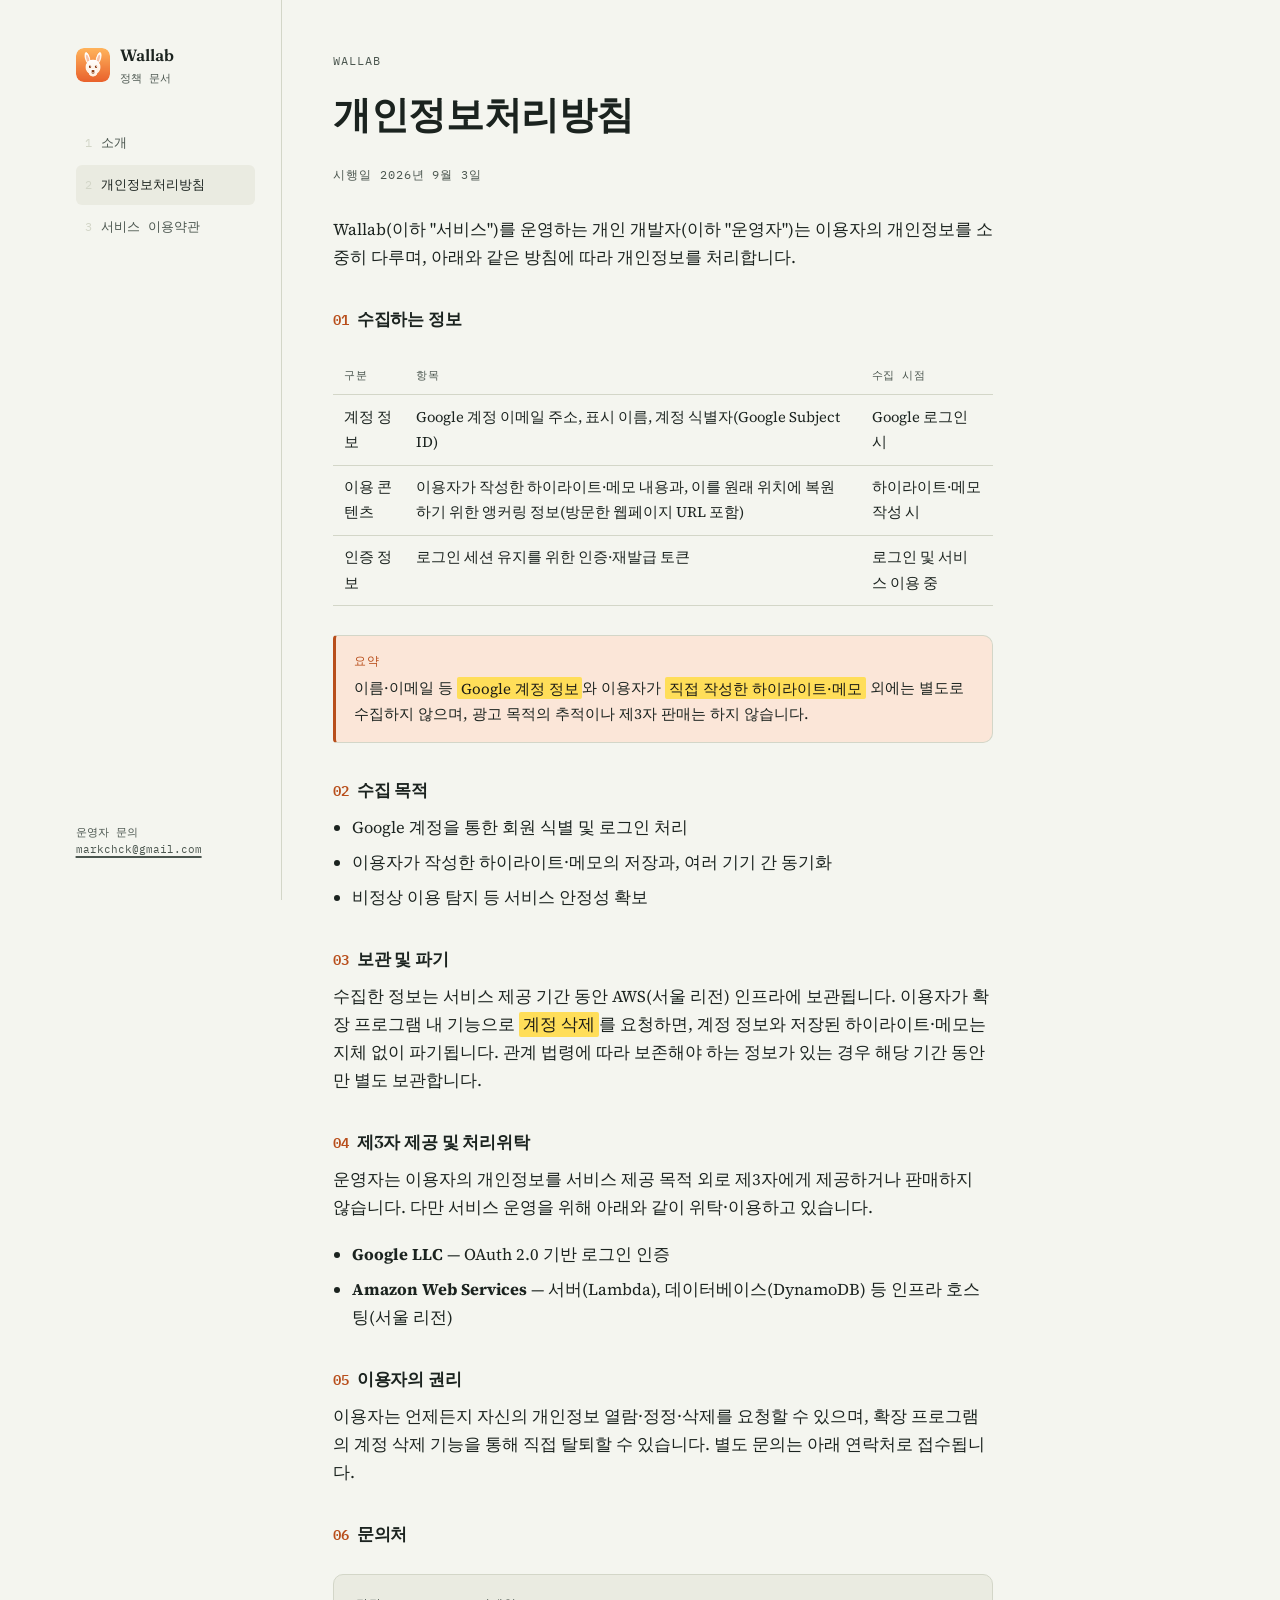
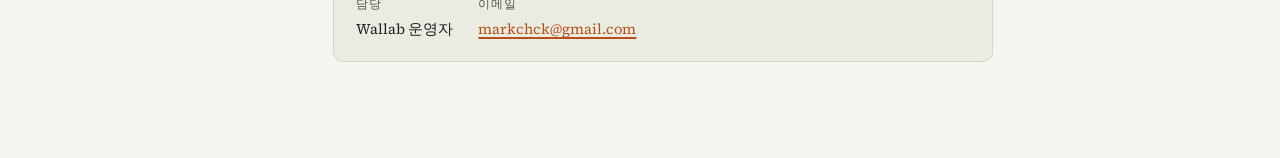
==== privacy.html @ 77c4735a "Wallab 정책 문서 사이트 초기 배포 소개, 개인정보처리방침, 서비스 이용약관 3개 페이지와 로고, 파비콘을 포함한다.  Co-Authored-By: Claude Opus 5 " ====
<!doctype html>
<html lang="ko">
<head>
<meta charset="utf-8">
<meta name="viewport" content="width=device-width, initial-scale=1">
<title>Wallab — 개인정보처리방침</title>
<meta name="description" content="Wallab이 수집하는 정보, 이용 목적, 보관·파기, 제3자 제공, 이용자 권리를 안내합니다.">
<link rel="preconnect" href="https://fonts.gstatic.com" crossorigin>
<link href="https://fonts.googleapis.com/css2?family=Fraunces:ital,wght@0,500;0,600;0,700;1,500&family=Source+Serif+4:opsz,wght@8..60,400;8..60,600&family=IBM+Plex+Mono:wght@400;500;600&display=swap" rel="stylesheet">
<link rel="icon" href="favicon.png" type="image/png">
<link rel="stylesheet" href="style.css">
</head>
<body>
<div class="shell">
  <nav class="spine">
    <a class="brand" href="index.html">
      <img class="mark-glyph" src="logo.png" alt="Wallab 로고" width="34" height="34">
      <div>
        <div class="brand-name">Wallab</div>
        <div class="brand-sub">정책 문서</div>
      </div>
    </a>
    <div class="toc">
      <a href="index.html"><span class="n">1</span>소개</a>
      <a href="privacy.html" aria-current="page"><span class="n">2</span>개인정보처리방침</a>
      <a href="terms.html"><span class="n">3</span>서비스 이용약관</a>
    </div>
    <div class="spine-foot">
      운영자 문의<br>
      <a href="mailto:markchck@gmail.com">markchck@gmail.com</a>
    </div>
  </nav>

  <main>
    <section id="privacy">
      <div class="eyebrow label">Wallab</div>
      <h1 class="page-title">개인정보처리방침</h1>
      <p class="updated label">시행일 2026년 9월 3일</p>

      <p>Wallab(이하 "서비스")를 운영하는 개인 개발자(이하 "운영자")는 이용자의 개인정보를 소중히 다루며, 아래와 같은 방침에 따라 개인정보를 처리합니다.</p>

      <h3 class="clause"><span class="num">01</span>수집하는 정보</h3>
      <table class="dpt">
        <tr><th>구분</th><th>항목</th><th>수집 시점</th></tr>
        <tr><td>계정 정보</td><td>Google 계정 이메일 주소, 표시 이름, 계정 식별자(Google Subject ID)</td><td>Google 로그인 시</td></tr>
        <tr><td>이용 콘텐츠</td><td>이용자가 작성한 하이라이트·메모 내용과, 이를 원래 위치에 복원하기 위한 앵커링 정보(방문한 웹페이지 URL 포함)</td><td>하이라이트·메모 작성 시</td></tr>
        <tr><td>인증 정보</td><td>로그인 세션 유지를 위한 인증·재발급 토큰</td><td>로그인 및 서비스 이용 중</td></tr>
      </table>

      <div class="note">
        <div class="label">요약</div>
        <p>이름·이메일 등 <mark>Google 계정 정보</mark>와 이용자가 <mark>직접 작성한 하이라이트·메모</mark> 외에는 별도로 수집하지 않으며, 광고 목적의 추적이나 제3자 판매는 하지 않습니다.</p>
      </div>

      <h3 class="clause"><span class="num">02</span>수집 목적</h3>
      <ul class="plain">
        <li>Google 계정을 통한 회원 식별 및 로그인 처리</li>
        <li>이용자가 작성한 하이라이트·메모의 저장과, 여러 기기 간 동기화</li>
        <li>비정상 이용 탐지 등 서비스 안정성 확보</li>
      </ul>

      <h3 class="clause"><span class="num">03</span>보관 및 파기</h3>
      <p>수집한 정보는 서비스 제공 기간 동안 AWS(서울 리전) 인프라에 보관됩니다. 이용자가 확장 프로그램 내 기능으로 <mark>계정 삭제</mark>를 요청하면, 계정 정보와 저장된 하이라이트·메모는 지체 없이 파기됩니다. 관계 법령에 따라 보존해야 하는 정보가 있는 경우 해당 기간 동안만 별도 보관합니다.</p>

      <h3 class="clause"><span class="num">04</span>제3자 제공 및 처리위탁</h3>
      <p>운영자는 이용자의 개인정보를 서비스 제공 목적 외로 제3자에게 제공하거나 판매하지 않습니다. 다만 서비스 운영을 위해 아래와 같이 위탁·이용하고 있습니다.</p>
      <ul class="plain">
        <li><strong>Google LLC</strong> — OAuth 2.0 기반 로그인 인증</li>
        <li><strong>Amazon Web Services</strong> — 서버(Lambda), 데이터베이스(DynamoDB) 등 인프라 호스팅(서울 리전)</li>
      </ul>

      <h3 class="clause"><span class="num">05</span>이용자의 권리</h3>
      <p>이용자는 언제든지 자신의 개인정보 열람·정정·삭제를 요청할 수 있으며, 확장 프로그램의 계정 삭제 기능을 통해 직접 탈퇴할 수 있습니다. 별도 문의는 아래 연락처로 접수됩니다.</p>

      <h3 class="clause"><span class="num">06</span>문의처</h3>
      <div class="contact-block">
        <div><span class="label">담당</span>Wallab 운영자</div>
        <div><span class="label">이메일</span><a href="mailto:markchck@gmail.com">markchck@gmail.com</a></div>
      </div>
    </section>
  </main>
</div>
</body>
</html>
---- style.css ----
:root {
  --paper: #f4f5ef;
  --paper-alt: #eaebe1;
  --ink: #1b231f;
  --ink-soft: #4b564f;
  --rule: #d3d6c8;
  --mark: #ffde59;
  --mark-ink: #1b1b16;
  --accent: #b84e1b;
  --accent-soft: #fbe6d8;
}
@media (prefers-color-scheme: dark) {
  :root:not([data-theme="light"]) {
    --paper: #14181a;
    --paper-alt: #1c2222;
    --ink: #e7e9e2;
    --ink-soft: #a9b0a6;
    --rule: #2c332e;
    --accent: #ffa463;
    --accent-soft: #33200f;
  }
}
:root[data-theme="dark"] {
  --paper: #14181a;
  --paper-alt: #1c2222;
  --ink: #e7e9e2;
  --ink-soft: #a9b0a6;
  --rule: #2c332e;
  --accent: #ffa463;
  --accent-soft: #33200f;
}

* { box-sizing: border-box; }
html, body { margin: 0; padding: 0; }
body {
  background: var(--paper);
  color: var(--ink);
  font-family: "Source Serif 4", Georgia, "Noto Serif KR", serif;
  line-height: 1.7;
  font-size: 16.5px;
}
a { color: var(--accent); text-decoration-thickness: 1.5px; text-underline-offset: 3px; }
h1, h2, h3 {
  font-family: "Fraunces", Georgia, serif;
  font-weight: 600;
  color: var(--ink);
  text-wrap: balance;
  letter-spacing: -0.01em;
}
.label {
  font-family: "IBM Plex Mono", ui-monospace, monospace;
  font-size: 0.72rem;
  letter-spacing: 0.08em;
  text-transform: uppercase;
  color: var(--ink-soft);
}
mark {
  background: var(--mark);
  color: var(--mark-ink);
  padding: 0.05em 0.25em;
  border-radius: 2px;
  box-decoration-break: clone;
}

.shell {
  display: grid;
  grid-template-columns: 232px minmax(0, 1fr);
  max-width: 1180px;
  margin: 0 auto;
  min-height: 100vh;
}

.spine {
  position: sticky;
  top: 0;
  align-self: start;
  height: 100vh;
  padding: 2.6rem 1.6rem;
  border-right: 1px solid var(--rule);
  display: flex;
  flex-direction: column;
  gap: 2.2rem;
}
.mark-glyph {
  width: 34px; height: 34px;
  border-radius: 8px;
  display: block;
  flex: none;
}
.brand { display: flex; align-items: center; gap: 0.65rem; text-decoration: none; }
.brand-name { font-family: "Fraunces", serif; font-weight: 600; font-size: 1.02rem; color: var(--ink); }
.brand-sub { font-family: "IBM Plex Mono", monospace; font-size: 0.68rem; color: var(--ink-soft); }

.toc { display: flex; flex-direction: column; gap: 0.15rem; }
.toc a {
  color: var(--ink-soft);
  text-decoration: none;
  font-family: "IBM Plex Mono", monospace;
  font-size: 0.82rem;
  padding: 0.55rem 0.6rem;
  border-radius: 6px;
  display: flex;
  align-items: baseline;
  gap: 0.55rem;
}
.toc a:hover, .toc a[aria-current="page"] { background: var(--paper-alt); color: var(--ink); }
.toc a .n { color: var(--rule); font-size: 0.72rem; }

.spine-foot {
  margin-top: auto;
  font-family: "IBM Plex Mono", monospace;
  font-size: 0.68rem;
  color: var(--ink-soft);
  line-height: 1.6;
}
.spine-foot a { color: var(--ink-soft); }

main { padding: 3.2rem clamp(1.4rem, 4vw, 3.6rem) 6rem; min-width: 0; }
section { max-width: 660px; }

.eyebrow { margin-bottom: 0.7rem; }
h1.page-title { font-size: clamp(1.9rem, 3vw, 2.5rem); margin: 0 0 1.1rem; }
h2.section-title { font-size: 1.55rem; margin: 0 0 0.3rem; }
.updated { margin: 0 0 2rem; }

p { margin: 0 0 1.15rem; color: var(--ink); }
.lede { font-size: 1.12rem; color: var(--ink-soft); }

.cards {
  display: grid;
  grid-template-columns: repeat(auto-fit, minmax(160px, 1fr));
  gap: 0.9rem;
  margin: 1.8rem 0 2.2rem;
}
.card {
  background: var(--paper-alt);
  border: 1px solid var(--rule);
  border-radius: 10px;
  padding: 1rem 1.05rem;
}
.card .label { display: block; margin-bottom: 0.4rem; }
.card p { margin: 0; font-size: 0.94rem; }

h3.clause { font-size: 1.08rem; margin: 2rem 0 0.6rem; display: flex; align-items: baseline; gap: 0.5rem; }
h3.clause .num { font-family: "IBM Plex Mono", monospace; color: var(--accent); font-size: 0.85rem; font-weight: 600; }

ul.plain { margin: 0 0 1.15rem; padding-left: 1.15rem; }
ul.plain li { margin-bottom: 0.45rem; }

.note {
  background: var(--accent-soft);
  border: 1px solid var(--rule);
  border-left: 3px solid var(--accent);
  border-radius: 4px 10px 10px 4px;
  padding: 0.95rem 1.1rem;
  margin: 1.6rem 0;
  font-size: 0.94rem;
}
.note .label { color: var(--accent); margin-bottom: 0.3rem; }
.note p:last-child { margin-bottom: 0; }

table.dpt { width: 100%; border-collapse: collapse; margin: 1.4rem 0 1.8rem; font-size: 0.92rem; }
table.dpt th, table.dpt td { text-align: left; padding: 0.6rem 0.7rem; border-bottom: 1px solid var(--rule); vertical-align: top; }
table.dpt th { font-family: "IBM Plex Mono", monospace; font-size: 0.7rem; letter-spacing: 0.05em; text-transform: uppercase; color: var(--ink-soft); font-weight: 500; }

.contact-block {
  display: flex; flex-wrap: wrap; gap: 0.5rem 1.6rem;
  background: var(--paper-alt);
  border: 1px solid var(--rule);
  border-radius: 10px;
  padding: 1.2rem 1.35rem;
  margin-top: 1.6rem;
}
.contact-block div { font-size: 0.92rem; }
.contact-block .label { display: block; margin-bottom: 0.2rem; }

@media (max-width: 820px) {
  .shell { grid-template-columns: 1fr; }
  .spine {
    position: static; height: auto; border-right: none; border-bottom: 1px solid var(--rule);
    flex-direction: row; align-items: center; flex-wrap: wrap; padding: 1.2rem 1.4rem; gap: 1rem 1.6rem;
  }
  .toc { flex-direction: row; flex-wrap: wrap; }
  .spine-foot { margin-top: 0; margin-left: auto; }
  main { padding: 2.2rem 1.3rem 4rem; }
}
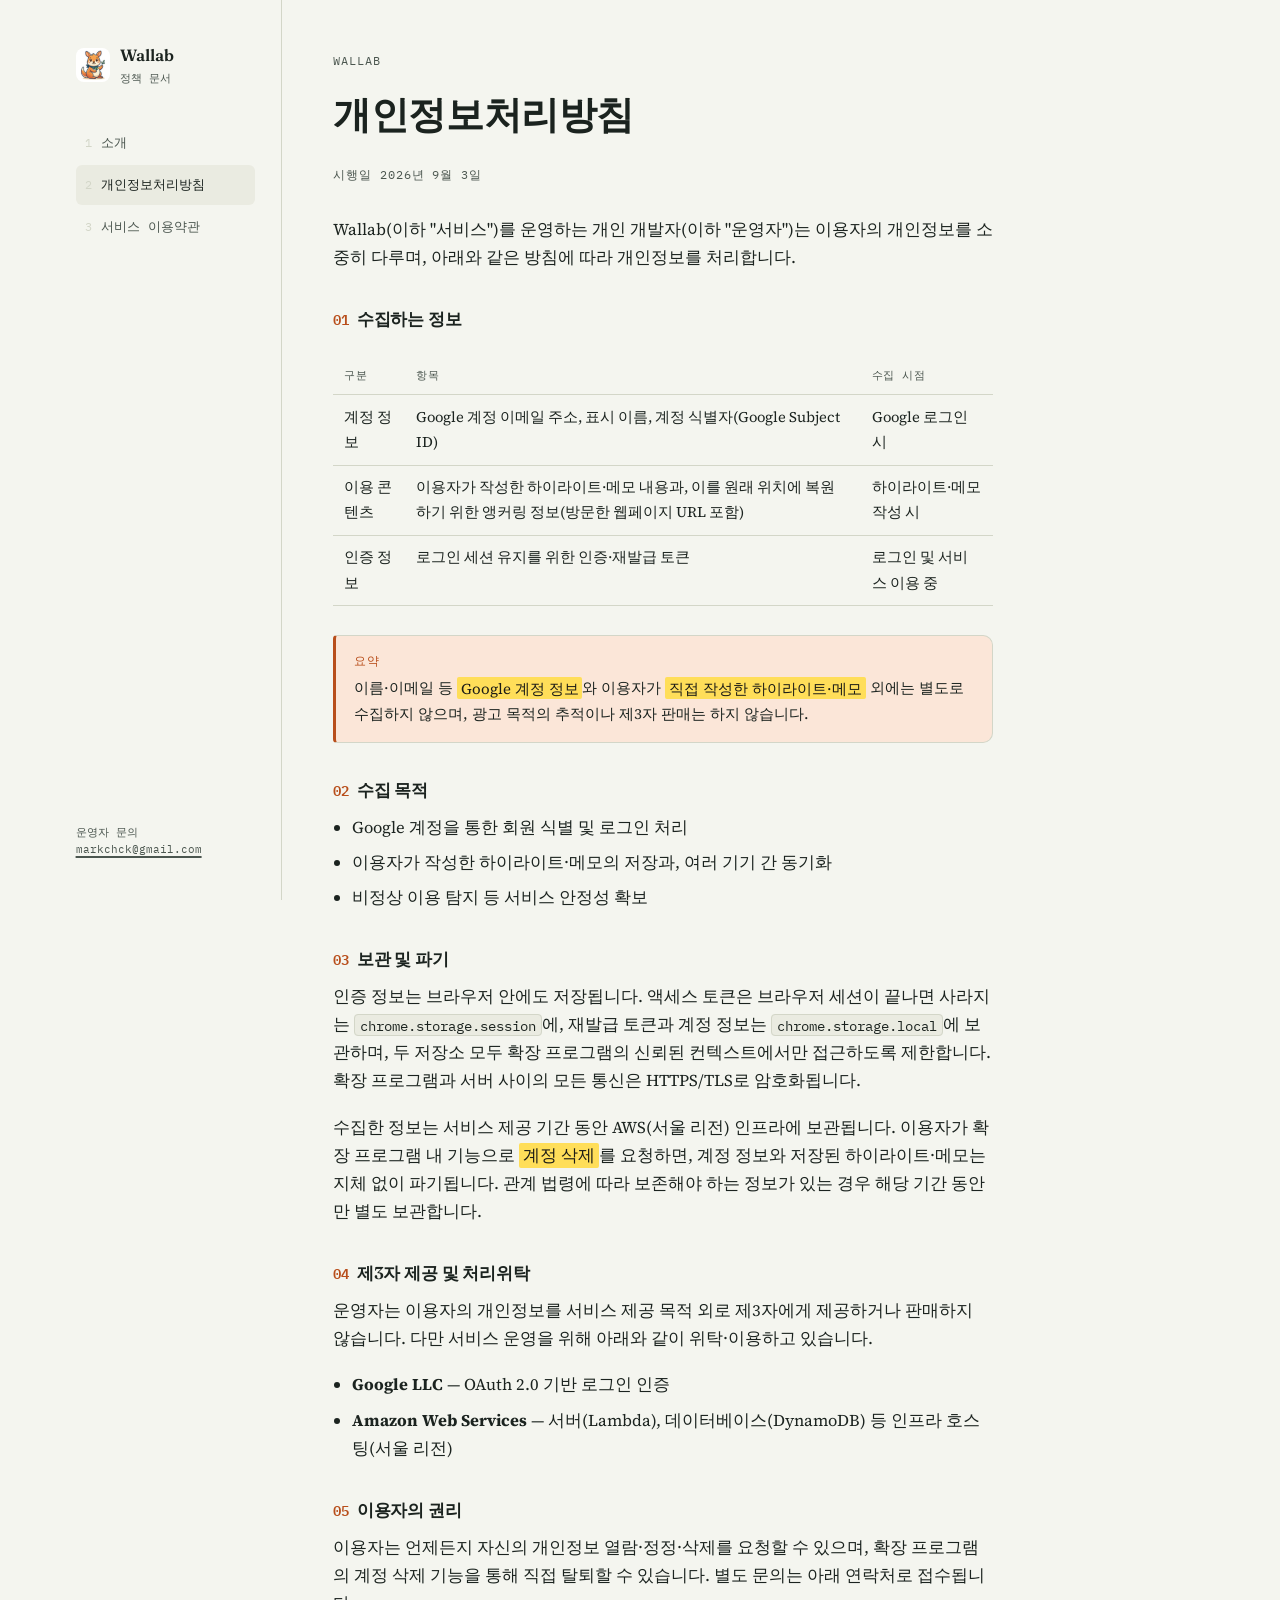
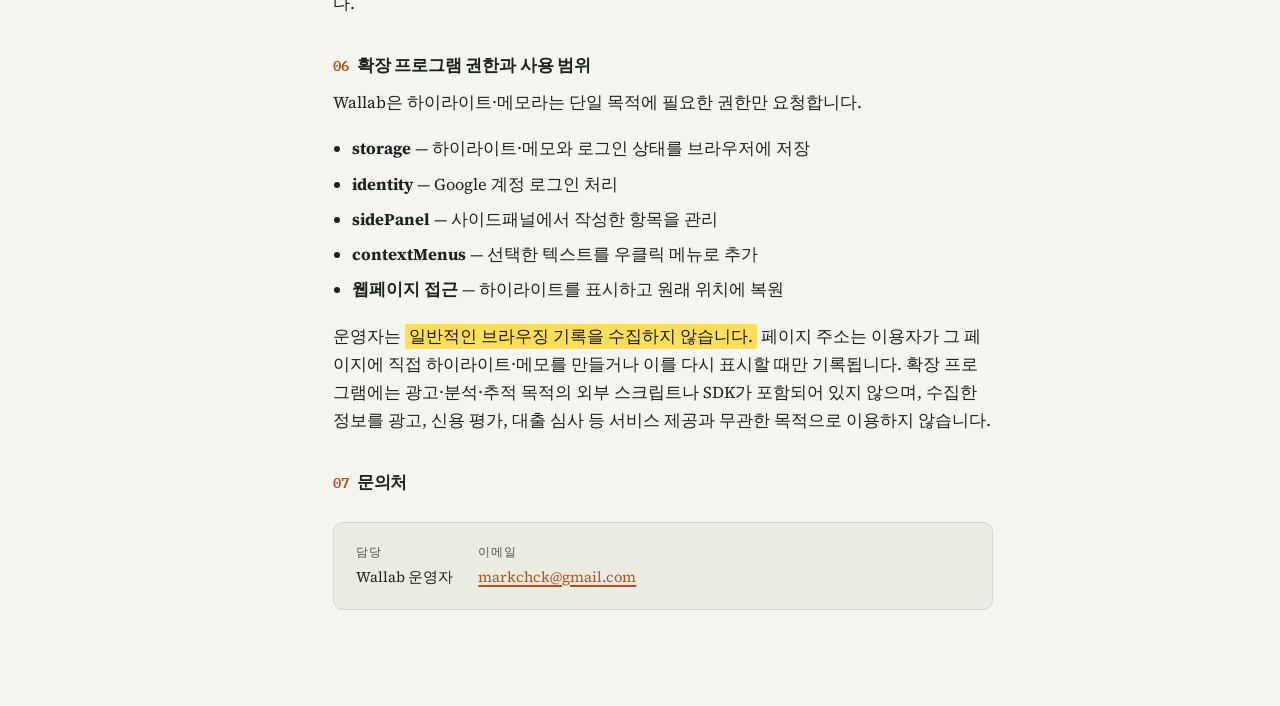
==== commit 82298fa6: "개인정보처리방침에 권한 설명과 로컬 저장 항목 보강 웹스토어 심사에 필요한 단일 목적 권한 근거, 일반 브라우징 기록 비수집 명시, 브라우저 내 토큰 저장 방식과 전송 구간 암호화" ====
--- a/privacy.html
+++ b/privacy.html
@@ -60,6 +60,8 @@
       </ul>
 
       <h3 class="clause"><span class="num">03</span>보관 및 파기</h3>
+      <p>인증 정보는 브라우저 안에도 저장됩니다. 액세스 토큰은 브라우저 세션이 끝나면 사라지는 <code>chrome.storage.session</code>에, 재발급 토큰과 계정 정보는 <code>chrome.storage.local</code>에 보관하며, 두 저장소 모두 확장 프로그램의 신뢰된 컨텍스트에서만 접근하도록 제한합니다. 확장 프로그램과 서버 사이의 모든 통신은 HTTPS/TLS로 암호화됩니다.</p>
+
       <p>수집한 정보는 서비스 제공 기간 동안 AWS(서울 리전) 인프라에 보관됩니다. 이용자가 확장 프로그램 내 기능으로 <mark>계정 삭제</mark>를 요청하면, 계정 정보와 저장된 하이라이트·메모는 지체 없이 파기됩니다. 관계 법령에 따라 보존해야 하는 정보가 있는 경우 해당 기간 동안만 별도 보관합니다.</p>
 
       <h3 class="clause"><span class="num">04</span>제3자 제공 및 처리위탁</h3>
@@ -72,7 +74,18 @@
       <h3 class="clause"><span class="num">05</span>이용자의 권리</h3>
       <p>이용자는 언제든지 자신의 개인정보 열람·정정·삭제를 요청할 수 있으며, 확장 프로그램의 계정 삭제 기능을 통해 직접 탈퇴할 수 있습니다. 별도 문의는 아래 연락처로 접수됩니다.</p>
 
-      <h3 class="clause"><span class="num">06</span>문의처</h3>
+      <h3 class="clause"><span class="num">06</span>확장 프로그램 권한과 사용 범위</h3>
+      <p>Wallab은 하이라이트·메모라는 단일 목적에 필요한 권한만 요청합니다.</p>
+      <ul class="plain">
+        <li><strong>storage</strong> — 하이라이트·메모와 로그인 상태를 브라우저에 저장</li>
+        <li><strong>identity</strong> — Google 계정 로그인 처리</li>
+        <li><strong>sidePanel</strong> — 사이드패널에서 작성한 항목을 관리</li>
+        <li><strong>contextMenus</strong> — 선택한 텍스트를 우클릭 메뉴로 추가</li>
+        <li><strong>웹페이지 접근</strong> — 하이라이트를 표시하고 원래 위치에 복원</li>
+      </ul>
+      <p>운영자는 <mark>일반적인 브라우징 기록을 수집하지 않습니다.</mark> 페이지 주소는 이용자가 그 페이지에 직접 하이라이트·메모를 만들거나 이를 다시 표시할 때만 기록됩니다. 확장 프로그램에는 광고·분석·추적 목적의 외부 스크립트나 SDK가 포함되어 있지 않으며, 수집한 정보를 광고, 신용 평가, 대출 심사 등 서비스 제공과 무관한 목적으로 이용하지 않습니다.</p>
+
+      <h3 class="clause"><span class="num">07</span>문의처</h3>
       <div class="contact-block">
         <div><span class="label">담당</span>Wallab 운영자</div>
         <div><span class="label">이메일</span><a href="mailto:markchck@gmail.com">markchck@gmail.com</a></div>
--- a/style.css
+++ b/style.css
@@ -184,3 +184,12 @@
   .spine-foot { margin-top: 0; margin-left: auto; }
   main { padding: 2.2rem 1.3rem 4rem; }
 }
+
+code {
+  font-family: "IBM Plex Mono", ui-monospace, monospace;
+  font-size: 0.86em;
+  background: var(--paper-alt);
+  border: 1px solid var(--rule);
+  border-radius: 4px;
+  padding: 0.05em 0.35em;
+}
